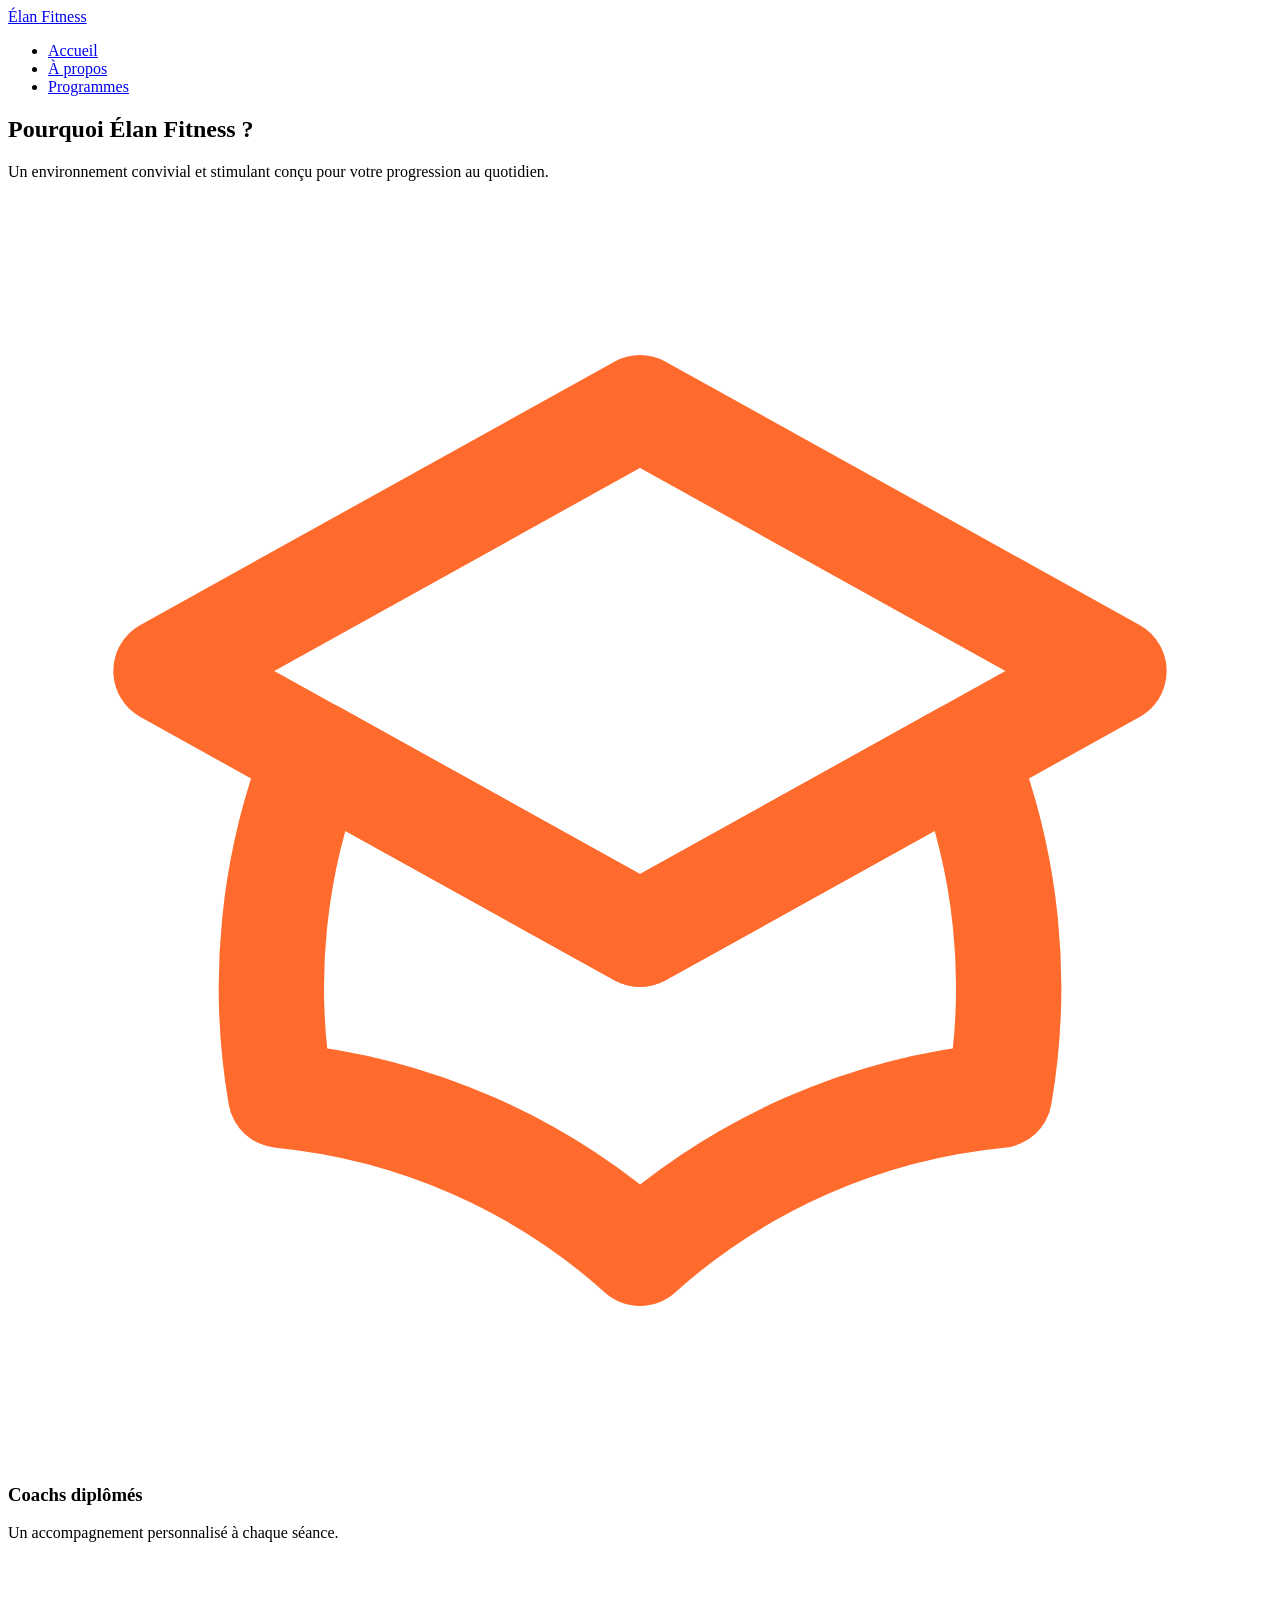
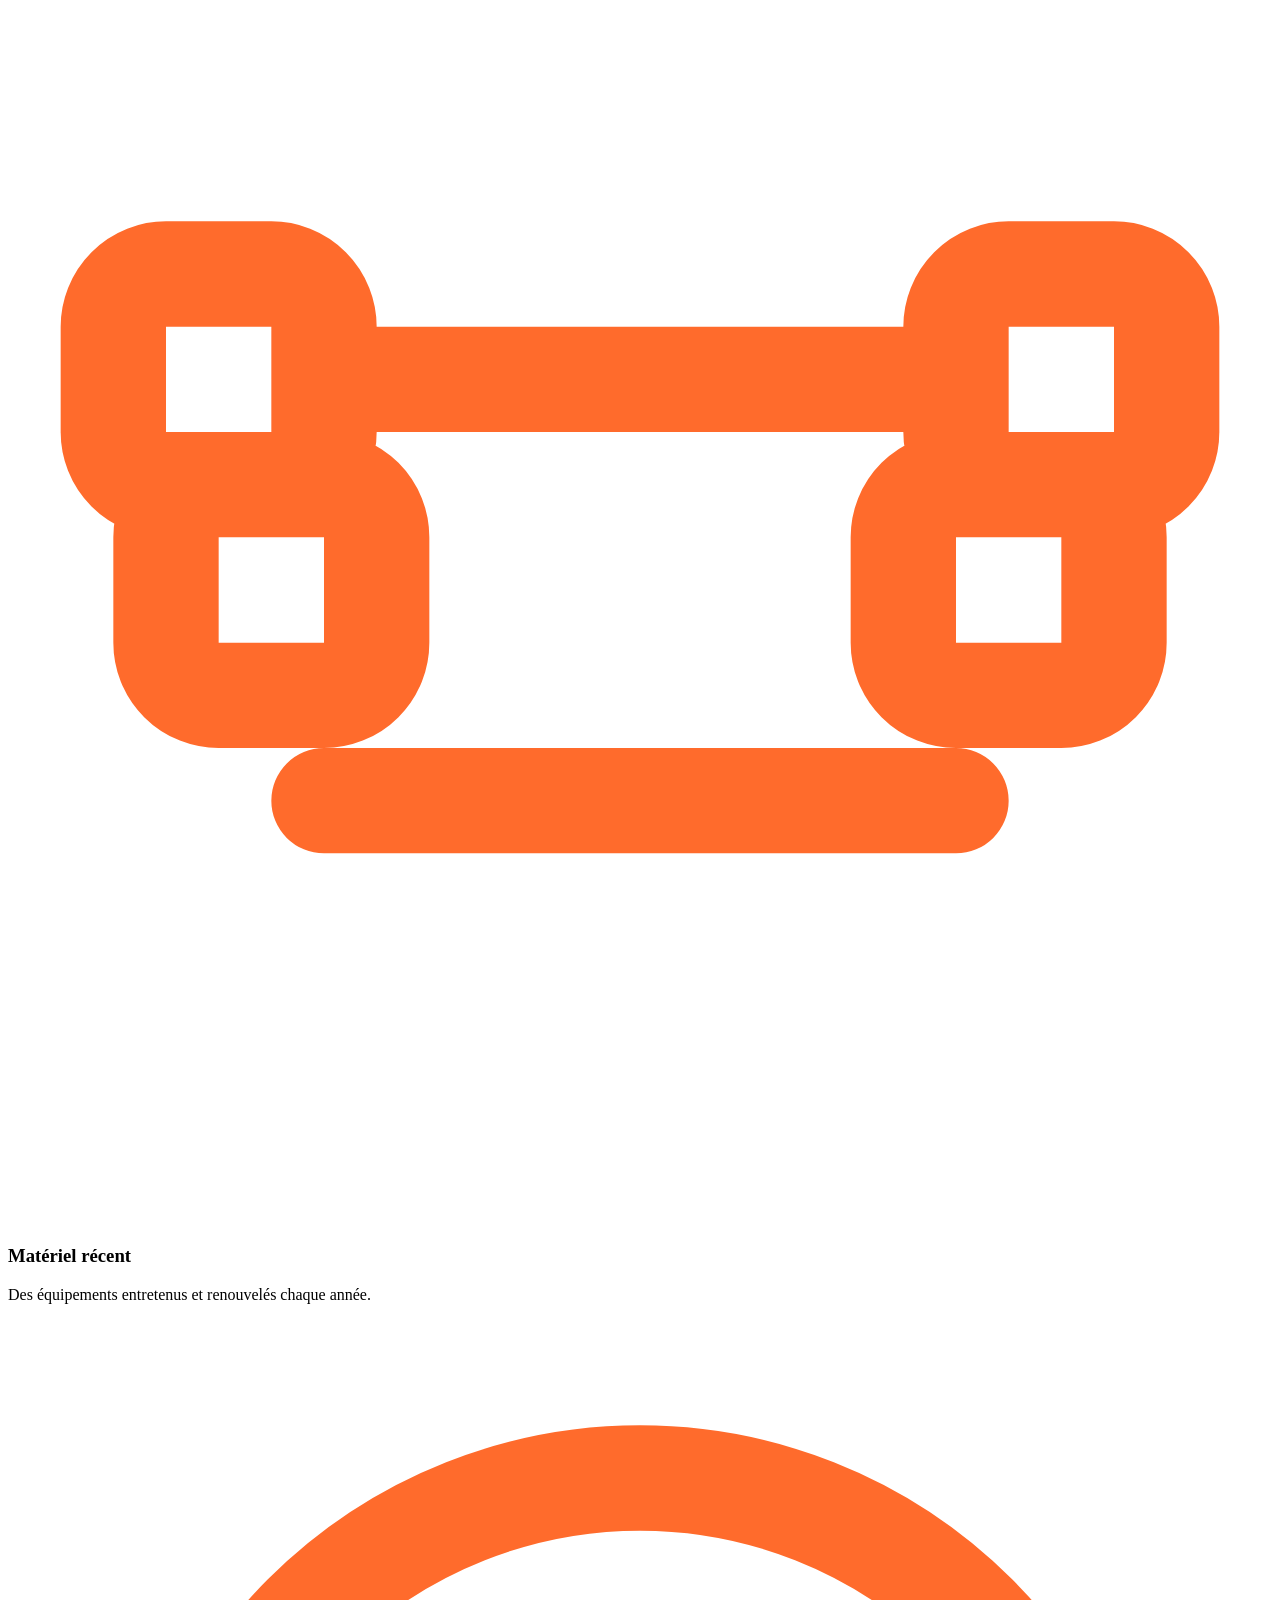
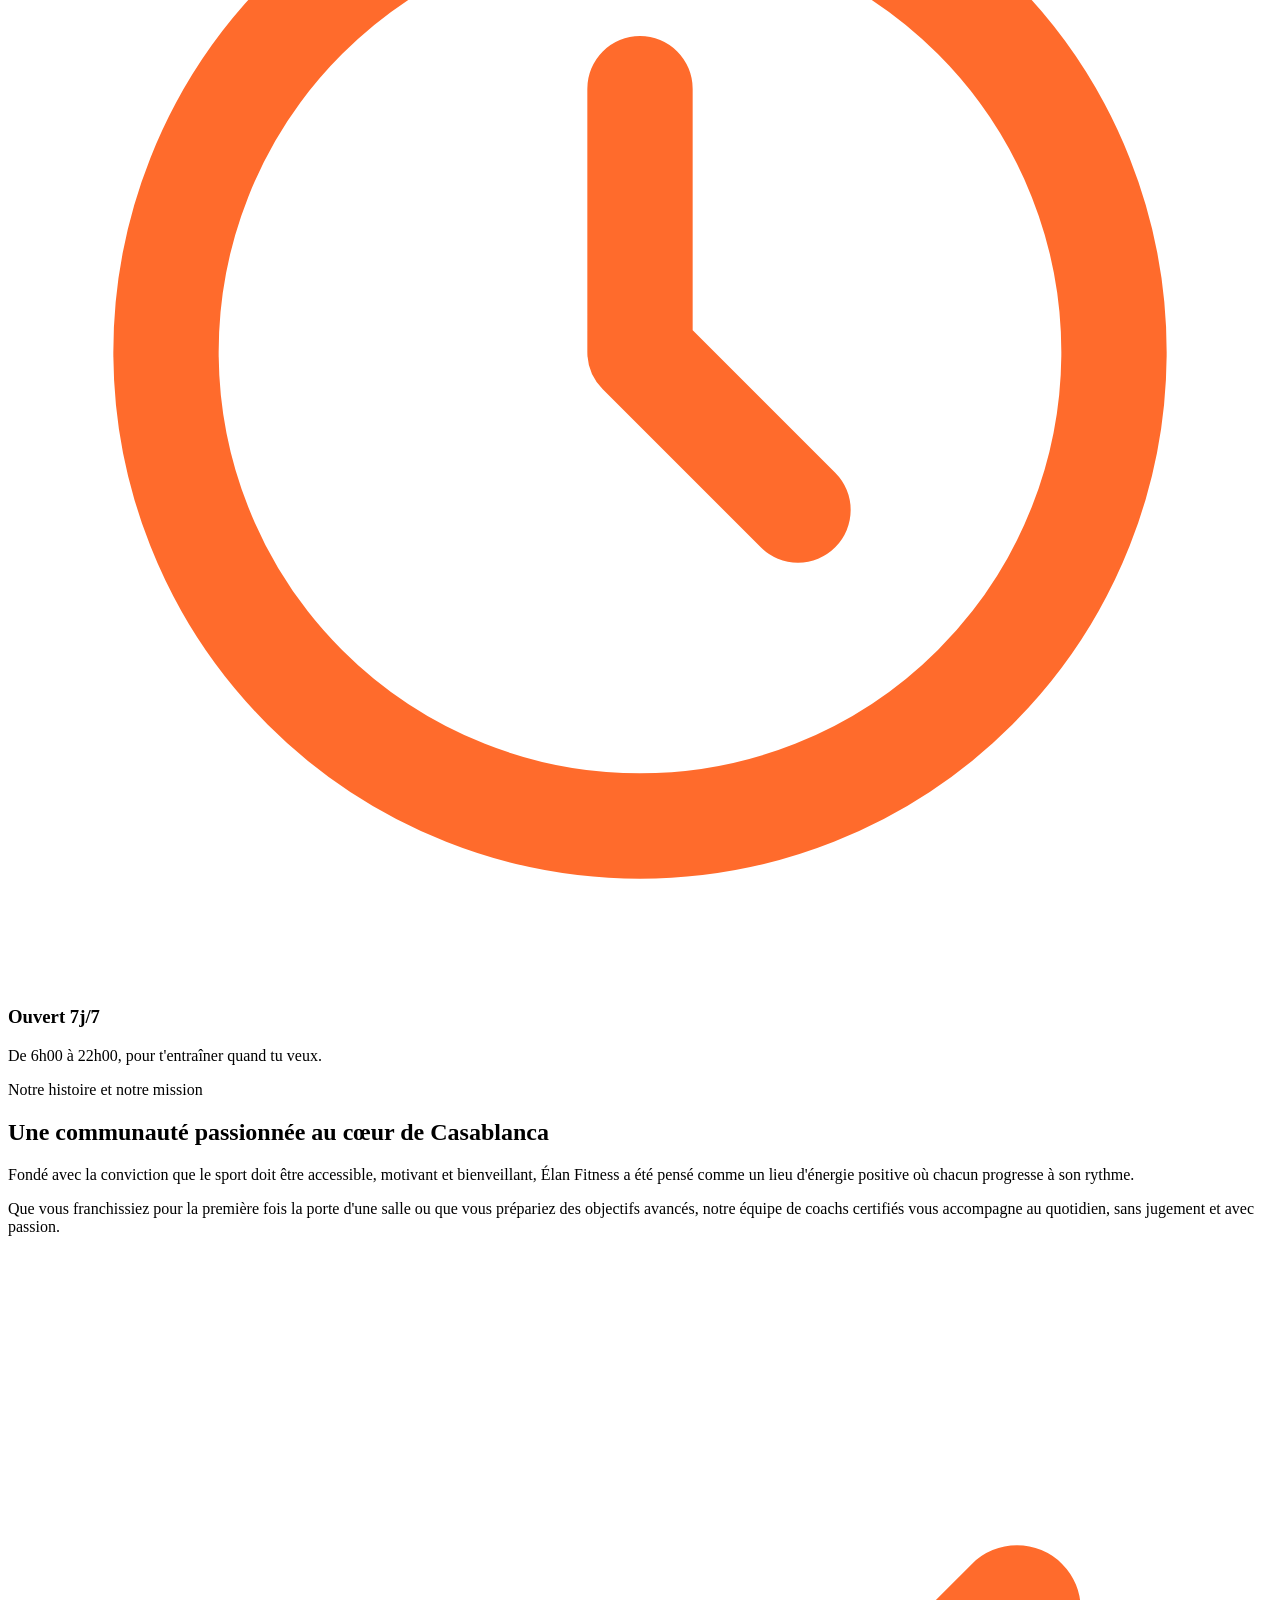
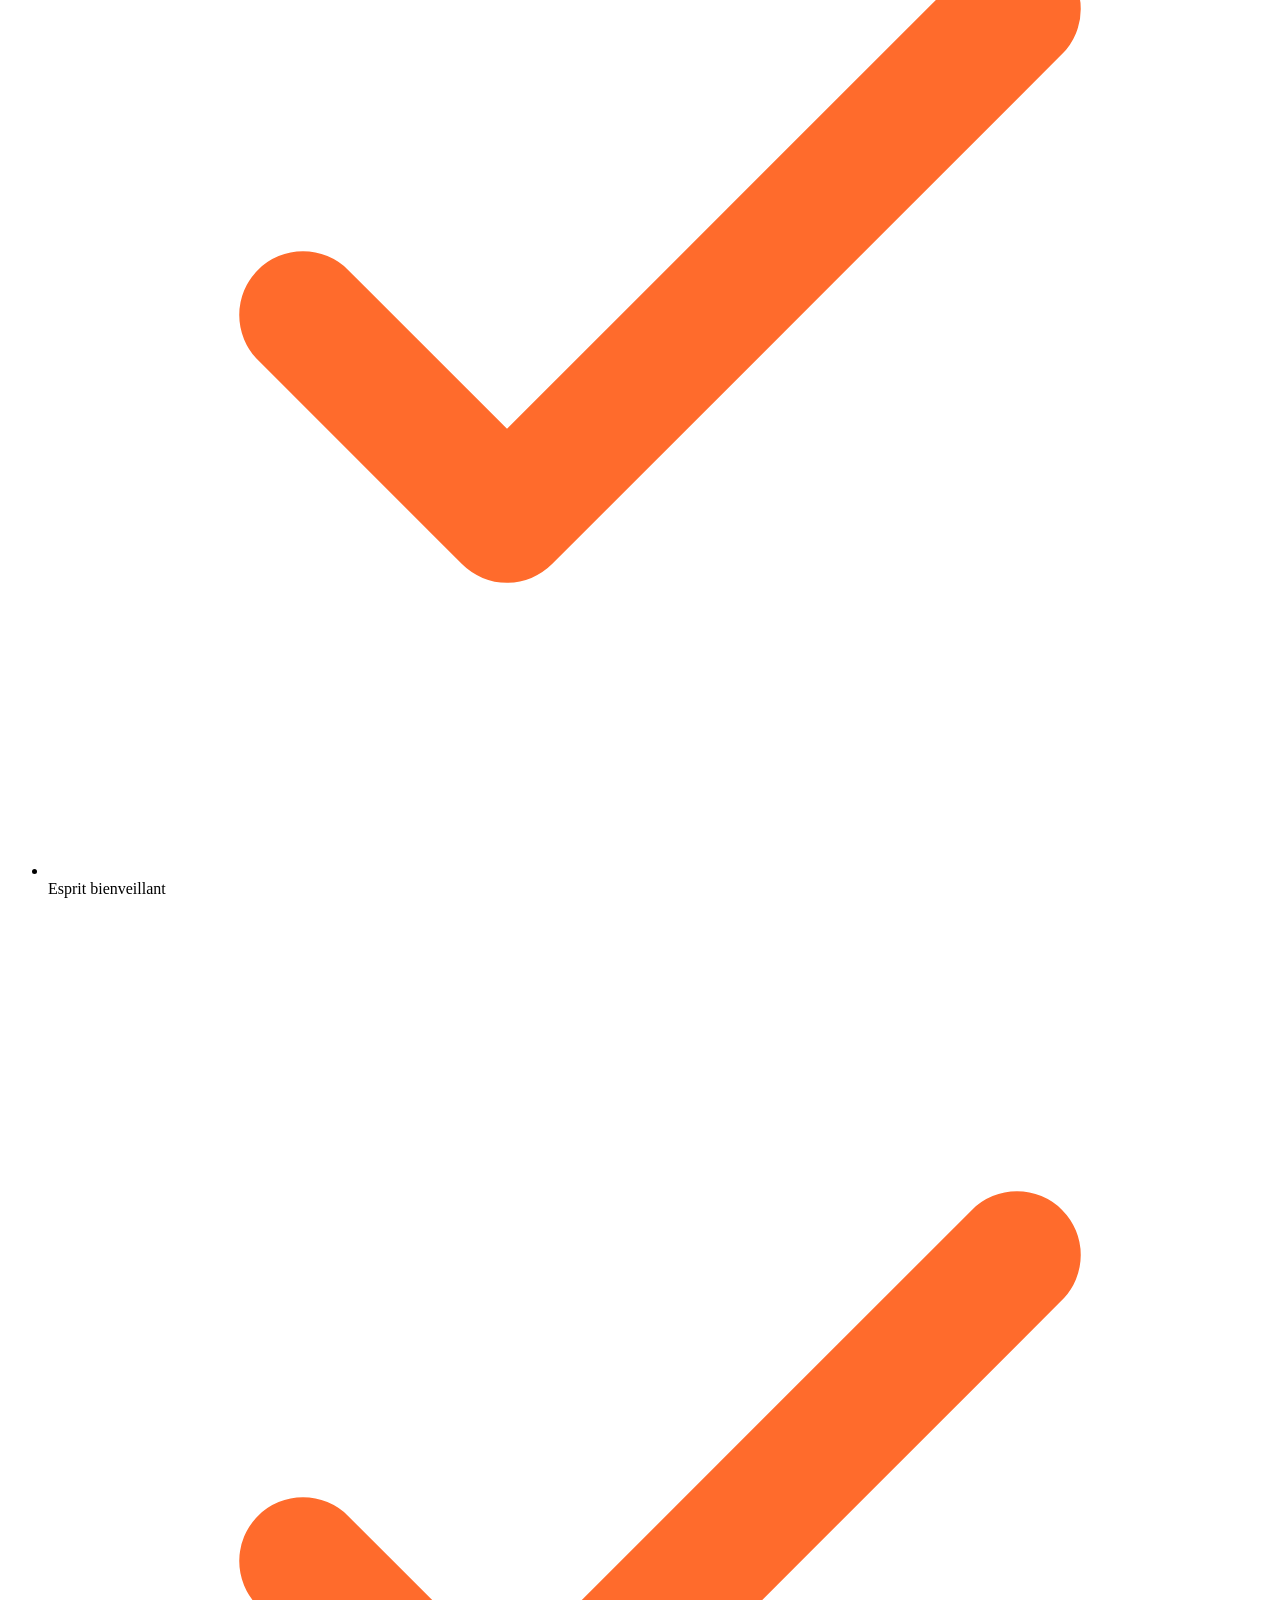
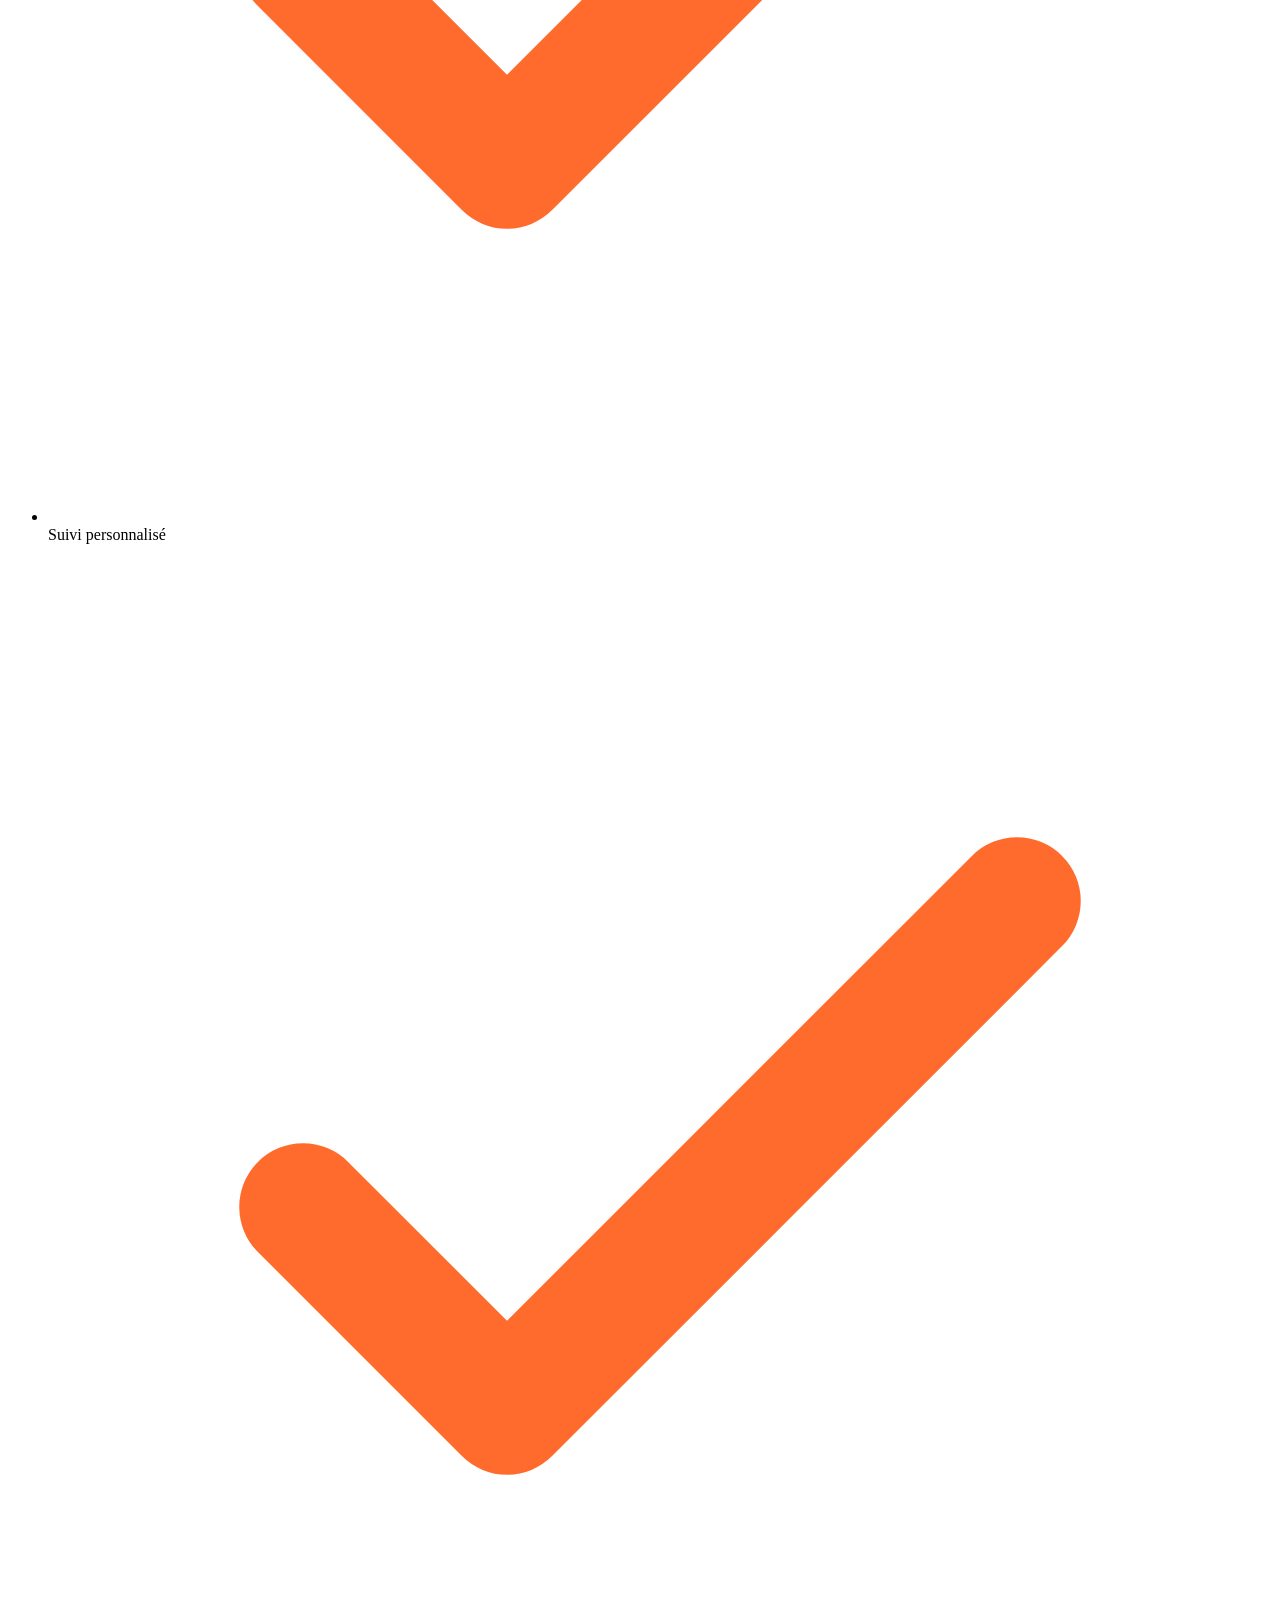
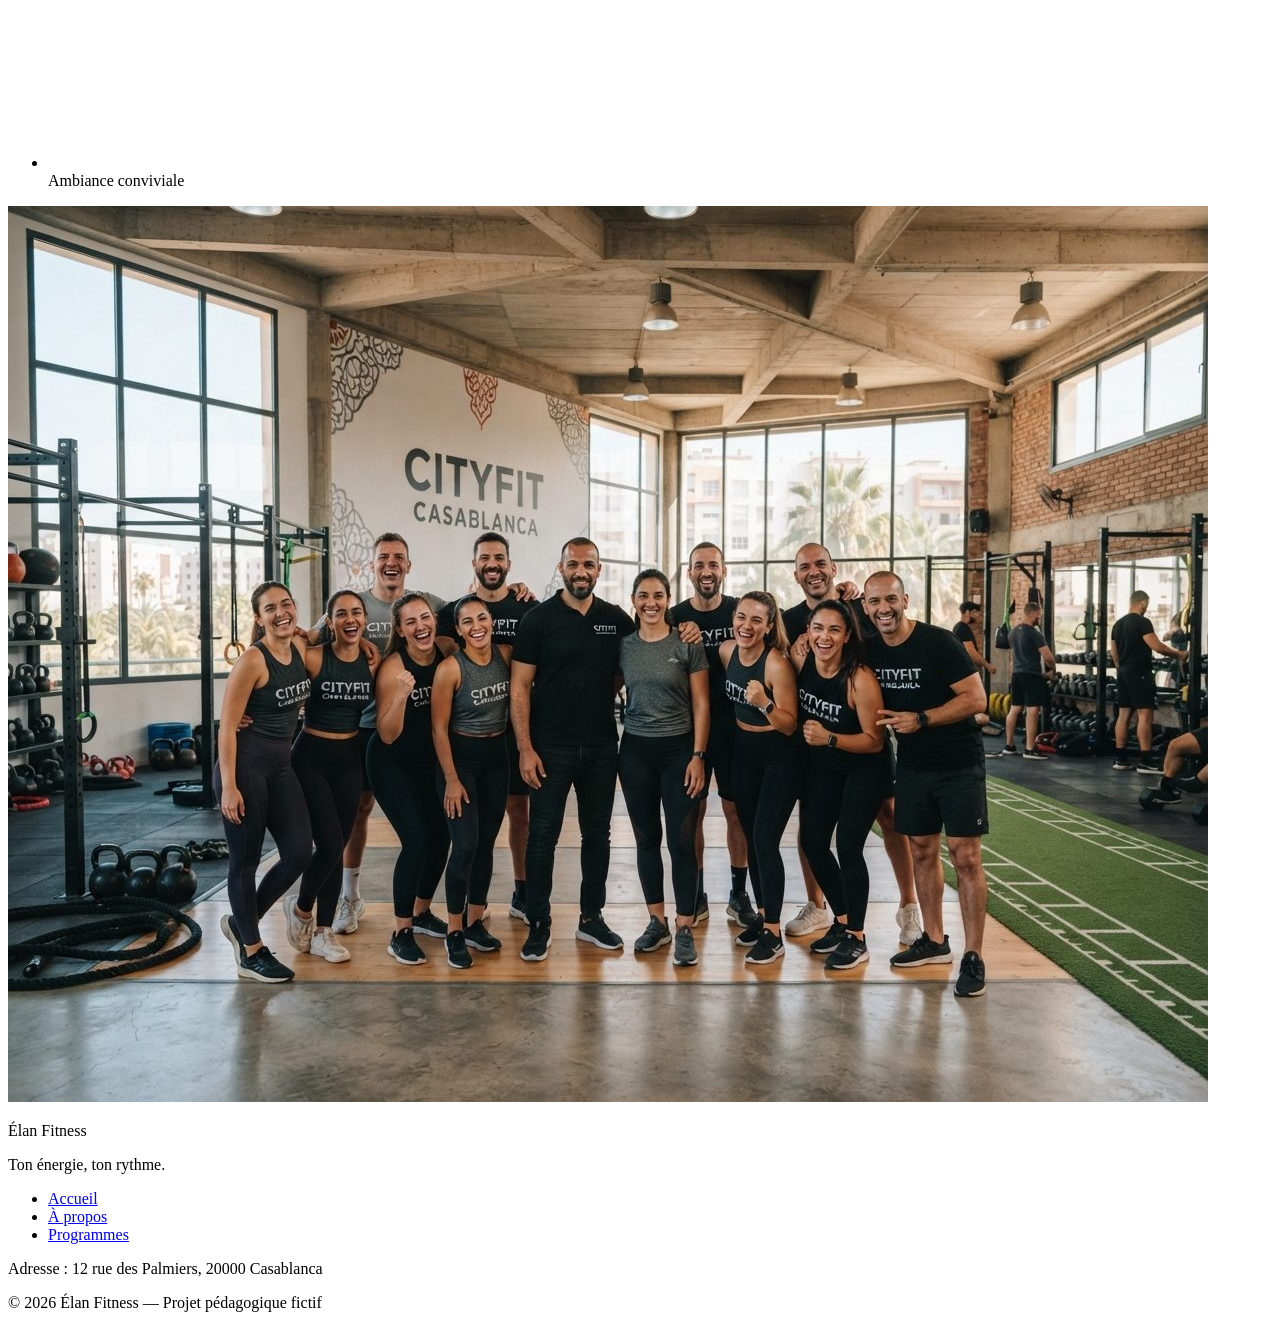
==== about.html @ 0c480eb8 "The pages are separeted now" ====
<!DOCTYPE html>
<html lang="fr">

<head>
    <meta charset="UTF-8">
    <meta name="viewport" content="width=device-width, initial-scale=1">
    <meta name="description"
        content="Élan Fitness, salle de sport à Casablanca : musculation, yoga, cardio et boxe fitness avec des coachs diplômés. Réservez votre cours d'essai gratuit.">
    <title>Élan Fitness | Salle de sport à Casablanca</title>

    <link rel="preconnect" href="https://fonts.googleapis.com">
    <link rel="preconnect" href="https://fonts.gstatic.com" crossorigin>
    <link
        href="https://fonts.googleapis.com/css2?family=Inter:wght@400;500;600&family=Poppins:wght@600;700;800&display=swap"
        rel="stylesheet">

    <link rel="stylesheet" href="style.css">
</head>

<body>

    <header class="en-tete">
        <div class="conteneur en-tete-contenu">
            <a href="#accueil" class="logo">Élan Fitness</a>

            <nav aria-label="Navigation principale">
                <ul class="menu">
                    <li><a href="./index.html">Accueil</a></li>
                    <li><a href="#a-propos" class="lien-actif">À propos</a></li>
                    <li><a href="./programmes.html">Programmes</a></li>
                </ul>
            </nav>
        </div>
    </header>

    <main>

        <section class="section section-blanche">
            <div class="conteneur">

                <div class="section-titre">
                    <h2>Pourquoi Élan Fitness ?</h2>
                    <p>Un environnement convivial et stimulant conçu pour votre progression au quotidien.</p>
                </div>

                <div class="cartes">
                    <article class="carte carte-avantage">
                        <div class="icone"><img src="img/icone-coach.svg" alt=""></div>
                        <h3>Coachs diplômés</h3>
                        <p>Un accompagnement personnalisé à chaque séance.</p>
                    </article>

                    <article class="carte carte-avantage">
                        <div class="icone"><img src="img/icone-materiel.svg" alt=""></div>
                        <h3>Matériel récent</h3>
                        <p>Des équipements entretenus et renouvelés chaque année.</p>
                    </article>

                    <article class="carte carte-avantage">
                        <div class="icone"><img src="img/icone-horloge.svg" alt=""></div>
                        <h3>Ouvert 7j/7</h3>
                        <p>De 6h00 à 22h00, pour t'entraîner quand tu veux.</p>
                    </article>
                </div>

            </div>
        </section>

        <section id="a-propos" class="section">
            <div class="conteneur apropos-contenu">

                <div class="apropos-texte">
                    <p class="sur-titre">Notre histoire et notre mission</p>
                    <h2>Une communauté passionnée au cœur de Casablanca</h2>
                    <p>
                        Fondé avec la conviction que le sport doit être accessible, motivant et bienveillant,
                        Élan Fitness a été pensé comme un lieu d'énergie positive où chacun progresse à son rythme.
                    </p>
                    <p>
                        Que vous franchissiez pour la première fois la porte d'une salle ou que vous prépariez des
                        objectifs avancés, notre équipe de coachs certifiés vous accompagne au quotidien, sans
                        jugement et avec passion.
                    </p>

                    <ul class="valeurs">
                        <li class="valeur">
                            <div class="icone icone-petite"><img src="img/icone-check.svg" alt=""></div>
                            <span>Esprit bienveillant</span>
                        </li>
                        <li class="valeur">
                            <div class="icone icone-petite"><img src="img/icone-check.svg" alt=""></div>
                            <span>Suivi personnalisé</span>
                        </li>
                        <li class="valeur">
                            <div class="icone icone-petite"><img src="img/icone-check.svg" alt=""></div>
                            <span>Ambiance conviviale</span>
                        </li>
                    </ul>
                </div>

                <img class="apropos-image" src="img/equipe.jpg"
                    alt="L'équipe de coachs d'Élan Fitness réunie dans la salle">

            </div>
        </section>

    </main>

    <footer class="pied-de-page">
        <div class="conteneur">

            <div class="pied-haut">
                <div>
                    <p class="logo logo-clair">Élan Fitness</p>
                    <p class="slogan">Ton énergie, ton rythme.</p>
                </div>

                <nav aria-label="Navigation du pied de page">
                    <ul class="menu menu-pied">
                        <li><a href="./index.html">Accueil</a></li>
                        <li><a href="#a-propos">À propos</a></li>
                        <li><a href="./programmes.html">Programmes</a></li>
                    </ul>
                </nav>
            </div>

            <div class="pied-bas">
                <p>Adresse : 12 rue des Palmiers, 20000 Casablanca</p>
                <p>&copy; 2026 Élan Fitness — Projet pédagogique fictif</p>
            </div>

        </div>
    </footer>

</body>

</html>
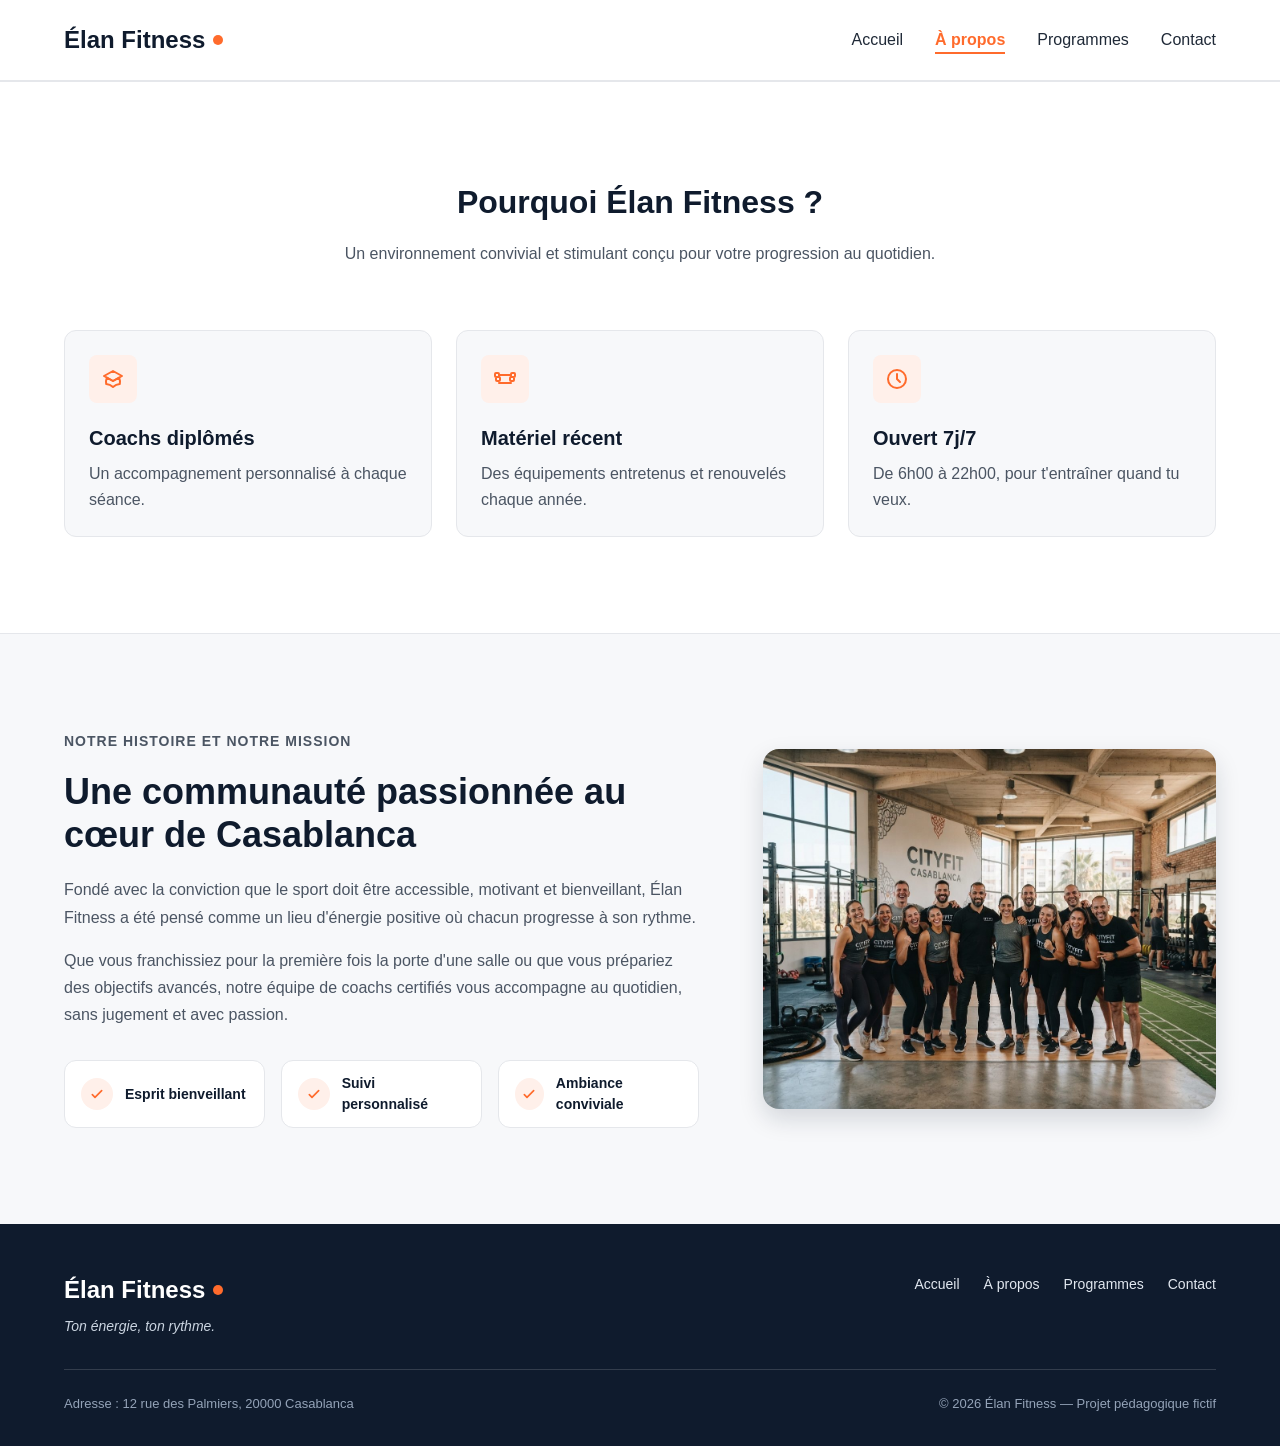
==== commit ddae4caa: "contact page is created and well styled now" ====
--- a/about.html
+++ b/about.html
@@ -28,6 +28,7 @@
                     <li><a href="./index.html">Accueil</a></li>
                     <li><a href="#a-propos" class="lien-actif">À propos</a></li>
                     <li><a href="./programmes.html">Programmes</a></li>
+                    <li><a href="./contact.html">Contact</a></li>
                 </ul>
             </nav>
         </div>
@@ -120,6 +121,7 @@
                         <li><a href="./index.html">Accueil</a></li>
                         <li><a href="#a-propos">À propos</a></li>
                         <li><a href="./programmes.html">Programmes</a></li>
+                        <li><a href="./contact.html">Contact</a></li>
                     </ul>
                 </nav>
             </div>
--- a/style.css
+++ b/style.css
@@ -0,0 +1,558 @@
+* {
+  box-sizing: border-box;
+  margin: 0;
+  padding: 0;
+}
+
+html {
+  scroll-behavior: smooth;
+}
+
+body {
+  font-family: "Inter", Arial, sans-serif;
+  font-size: 16px;
+  line-height: 1.5;
+  color: #1f2937;
+  background-color: #f7f8fa;
+}
+
+h1,
+h2,
+h3,
+h4 {
+  font-family: "Poppins", Arial, sans-serif;
+  color: #0f1b2d;
+}
+
+a {
+  color: inherit;
+  text-decoration: none;
+}
+
+ul {
+  list-style: none;
+}
+
+img {
+  display: block;
+  max-width: 100%;
+}
+
+a:focus-visible,
+button:focus-visible {
+  outline: 3px solid #ff6b2c;
+  outline-offset: 2px;
+}
+
+.conteneur {
+  width: 100%;
+  max-width: 1200px;
+  margin: 0 auto;
+  padding: 0 24px;
+}
+
+.section {
+  padding: 96px 0;
+}
+
+.section-blanche {
+  background-color: #ffffff;
+  border-top: 1px solid #e5e7eb;
+  border-bottom: 1px solid #e5e7eb;
+}
+
+.section-titre {
+  max-width: 640px;
+  margin: 0 auto 64px;
+  text-align: center;
+}
+
+.section-titre h2 {
+  font-size: 32px;
+  margin-bottom: 16px;
+}
+
+.section-titre h3 {
+  font-size: 26px;
+  margin-bottom: 12px;
+}
+
+.section-titre p {
+  color: #4b5563;
+}
+
+.sur-titre {
+  font-size: 14px;
+  font-weight: 600;
+  color: #ff6b2c;
+  text-transform: uppercase;
+  letter-spacing: 1px;
+  margin-bottom: 12px;
+}
+
+.bouton {
+  display: inline-block;
+  padding: 14px 28px;
+  border-radius: 8px;
+  font-size: 16px;
+  font-weight: 600;
+  text-align: center;
+  cursor: pointer;
+}
+
+.bouton-principal {
+  background-color: #ff6b2c;
+  border: 1px solid #ff6b2c;
+  color: #ffffff;
+}
+
+.bouton-principal:hover {
+  background-color: #f05817;
+}
+
+.bouton-secondaire {
+  background-color: #ffffff;
+  border: 1px solid #0f1b2d;
+  color: #0f1b2d;
+}
+
+.bouton-secondaire:hover {
+  background-color: #f3f4f6;
+}
+
+.cartes {
+  display: flex;
+  gap: 24px;
+}
+
+.carte {
+  flex: 1;
+  background-color: #ffffff;
+  border: 1px solid #e5e7eb;
+  border-radius: 12px;
+  box-shadow: 0 1px 3px rgba(15, 27, 45, 0.08);
+}
+
+.icone {
+  width: 48px;
+  height: 48px;
+  background-color: #fff0ea;
+  border-radius: 8px;
+  display: flex;
+  align-items: center;
+  justify-content: center;
+}
+
+.icone img {
+  width: 24px;
+  height: 24px;
+}
+
+.icone-petite {
+  width: 32px;
+  height: 32px;
+  border-radius: 50%;
+}
+
+.icone-petite img {
+  width: 16px;
+  height: 16px;
+}
+
+.en-tete {
+  position: sticky;
+  top: 0;
+  z-index: 10;
+  background-color: #ffffff;
+  border-bottom: 1px solid #e5e7eb;
+}
+
+.en-tete-contenu {
+  height: 80px;
+  display: flex;
+  align-items: center;
+  justify-content: space-between;
+}
+
+.logo {
+  display: flex;
+  align-items: center;
+  font-family: "Poppins", Arial, sans-serif;
+  font-size: 24px;
+  font-weight: 700;
+  color: #0f1b2d;
+}
+
+.logo::after {
+  content: "";
+  width: 10px;
+  height: 10px;
+  margin-left: 8px;
+  background-color: #ff6b2c;
+  border-radius: 50%;
+}
+
+.menu {
+  display: flex;
+  gap: 32px;
+}
+
+.menu a {
+  font-weight: 500;
+  padding-bottom: 4px;
+  border-bottom: 2px solid transparent;
+}
+
+.menu a:hover {
+  color: #ff6b2c;
+}
+
+.menu .lien-actif {
+  color: #ff6b2c;
+  font-weight: 600;
+  border-bottom-color: #ff6b2c;
+}
+
+.hero {
+  padding: 64px 0 96px;
+}
+
+.hero-contenu {
+  display: flex;
+  align-items: center;
+  gap: 32px;
+}
+
+.hero-texte {
+  flex: 7;
+}
+
+.hero-texte h1 {
+  font-size: 48px;
+  font-weight: 800;
+  line-height: 1.2;
+  margin-bottom: 24px;
+}
+
+.hero-description {
+  max-width: 520px;
+  font-size: 18px;
+  line-height: 1.6;
+  color: #4b5563;
+  margin-bottom: 32px;
+}
+
+.boutons {
+  display: flex;
+  flex-wrap: wrap;
+  gap: 16px;
+}
+
+.hero-image {
+  flex: 5;
+  min-width: 0;
+  height: 400px;
+  object-fit: cover;
+  border-radius: 16px;
+  border: 1px solid #e5e7eb;
+  box-shadow: 0 10px 25px rgba(15, 27, 45, 0.15);
+}
+
+.chiffres {
+  display: flex;
+  margin-top: 64px;
+  padding: 32px;
+  background-color: #ffffff;
+  border: 1px solid #e5e7eb;
+  border-radius: 12px;
+  box-shadow: 0 1px 3px rgba(15, 27, 45, 0.08);
+}
+
+.chiffre {
+  flex: 1;
+  text-align: center;
+  font-weight: 500;
+  color: #0f1b2d;
+}
+
+.chiffre + .chiffre {
+  border-left: 1px solid #e5e7eb;
+}
+
+.chiffre-nombre {
+  font-family: "Poppins", Arial, sans-serif;
+  font-size: 36px;
+  font-weight: 800;
+  color: #ff6b2c;
+}
+
+.carte-avantage {
+  padding: 24px;
+  background-color: #f7f8fa;
+  box-shadow: none;
+}
+
+.carte-avantage .icone {
+  margin-bottom: 20px;
+}
+
+.carte-avantage h3 {
+  font-size: 20px;
+  margin-bottom: 8px;
+}
+
+.carte-avantage p {
+  color: #4b5563;
+  line-height: 1.6;
+}
+
+.apropos-contenu {
+  display: flex;
+  align-items: center;
+  gap: 64px;
+}
+
+.apropos-texte {
+  flex: 7;
+}
+
+.apropos-texte h2 {
+  font-size: 36px;
+  line-height: 1.2;
+  margin-bottom: 20px;
+}
+
+.apropos-texte p {
+  color: #4b5563;
+  line-height: 1.7;
+  margin-bottom: 16px;
+}
+
+.valeurs {
+  display: flex;
+  gap: 16px;
+  margin-top: 32px;
+}
+
+.valeur {
+  flex: 1;
+  display: flex;
+  align-items: center;
+  gap: 12px;
+  padding: 12px 16px;
+  background-color: #ffffff;
+  border: 1px solid #e5e7eb;
+  border-radius: 12px;
+  font-family: "Poppins", Arial, sans-serif;
+  font-size: 14px;
+  font-weight: 600;
+  color: #0f1b2d;
+}
+
+.apropos-image {
+  flex: 5;
+  min-width: 0;
+  height: 360px;
+  object-fit: cover;
+  border-radius: 16px;
+  box-shadow: 0 10px 25px rgba(15, 27, 45, 0.15);
+}
+
+.carte-programme {
+  display: flex;
+  flex-direction: column;
+  overflow: hidden;
+}
+
+.carte-programme > img {
+  width: 100%;
+  height: 200px;
+  object-fit: cover;
+}
+
+.programme-corps {
+  flex: 1;
+  display: flex;
+  flex-direction: column;
+  padding: 20px;
+}
+
+.programme-corps h3 {
+  font-size: 20px;
+  margin-bottom: 8px;
+}
+
+.programme-corps p {
+  font-size: 15px;
+  color: #4b5563;
+}
+
+.etiquette {
+  align-self: flex-start;
+  padding: 4px 10px;
+  margin-bottom: 12px;
+  border-radius: 6px;
+  font-size: 12px;
+  font-weight: 600;
+}
+
+.etiquette-orange {
+  background-color: #ffede5;
+  color: #c2410c;
+}
+
+.etiquette-bleue {
+  background-color: #dbeafe;
+  color: #1d4ed8;
+}
+
+.etiquette-verte {
+  background-color: #d1fae5;
+  color: #047857;
+}
+
+.programme-corps .duree {
+  display: flex;
+  align-items: center;
+  gap: 8px;
+  margin-top: auto;
+  padding-top: 16px;
+  border-top: 1px solid #e5e7eb;
+  font-size: 13px;
+  font-weight: 600;
+  color: #0f1b2d;
+}
+
+.programme-corps h3 + p {
+  margin-bottom: 16px;
+}
+
+.duree img {
+  width: 16px;
+  height: 16px;
+}
+
+.formules {
+  margin-top: 96px;
+}
+
+.formule {
+  position: relative;
+  display: flex;
+  flex-direction: column;
+  padding: 28px;
+}
+
+.formule h4 {
+  font-size: 20px;
+}
+
+.prix {
+  margin: 8px 0 16px;
+  font-family: "Poppins", Arial, sans-serif;
+  font-size: 30px;
+  font-weight: 800;
+  color: #ff6b2c;
+}
+
+.prix span {
+  font-family: "Inter", Arial, sans-serif;
+  font-size: 16px;
+  font-weight: 500;
+  color: #4b5563;
+}
+
+.prix-note {
+  margin: -8px 0 16px;
+  font-size: 13px;
+  color: #4b5563;
+}
+
+.formule-liste {
+  flex: 1;
+  margin-bottom: 24px;
+}
+
+.formule-liste li {
+  padding-left: 28px;
+  margin-bottom: 12px;
+  font-size: 15px;
+  background-image: url("img/icone-check.svg");
+  background-repeat: no-repeat;
+  background-position: left center;
+  background-size: 16px;
+}
+
+.formule .bouton {
+  display: block;
+}
+
+.formule-populaire {
+  border: 2px solid #ff6b2c;
+  box-shadow: 0 10px 25px rgba(255, 107, 44, 0.2);
+}
+
+.badge-populaire {
+  position: absolute;
+  top: -14px;
+  left: 50%;
+  transform: translateX(-50%);
+  padding: 4px 14px;
+  background-color: #ff6b2c;
+  border-radius: 999px;
+  font-size: 12px;
+  font-weight: 700;
+  text-transform: uppercase;
+  color: #ffffff;
+}
+
+.pied-de-page {
+  padding: 48px 0 32px;
+  background-color: #0f1b2d;
+  color: #ffffff;
+}
+
+.pied-haut {
+  display: flex;
+  justify-content: space-between;
+  align-items: flex-start;
+  padding-bottom: 32px;
+  border-bottom: 1px solid rgba(255, 255, 255, 0.15);
+}
+
+.logo-clair {
+  color: #ffffff;
+}
+
+.slogan {
+  margin-top: 8px;
+  font-size: 14px;
+  font-style: italic;
+  color: #cbd5e1;
+}
+
+.menu-pied {
+  gap: 24px;
+}
+
+.menu-pied a {
+  font-size: 14px;
+  font-weight: 400;
+  color: #e2e8f0;
+}
+
+.pied-bas {
+  display: flex;
+  justify-content: space-between;
+  margin-top: 24px;
+  font-size: 13px;
+  color: #94a3b8;
+}
+
+textarea {
+  height: 200px;
+}
+
+.texts {
+  height: 30px;
+}
